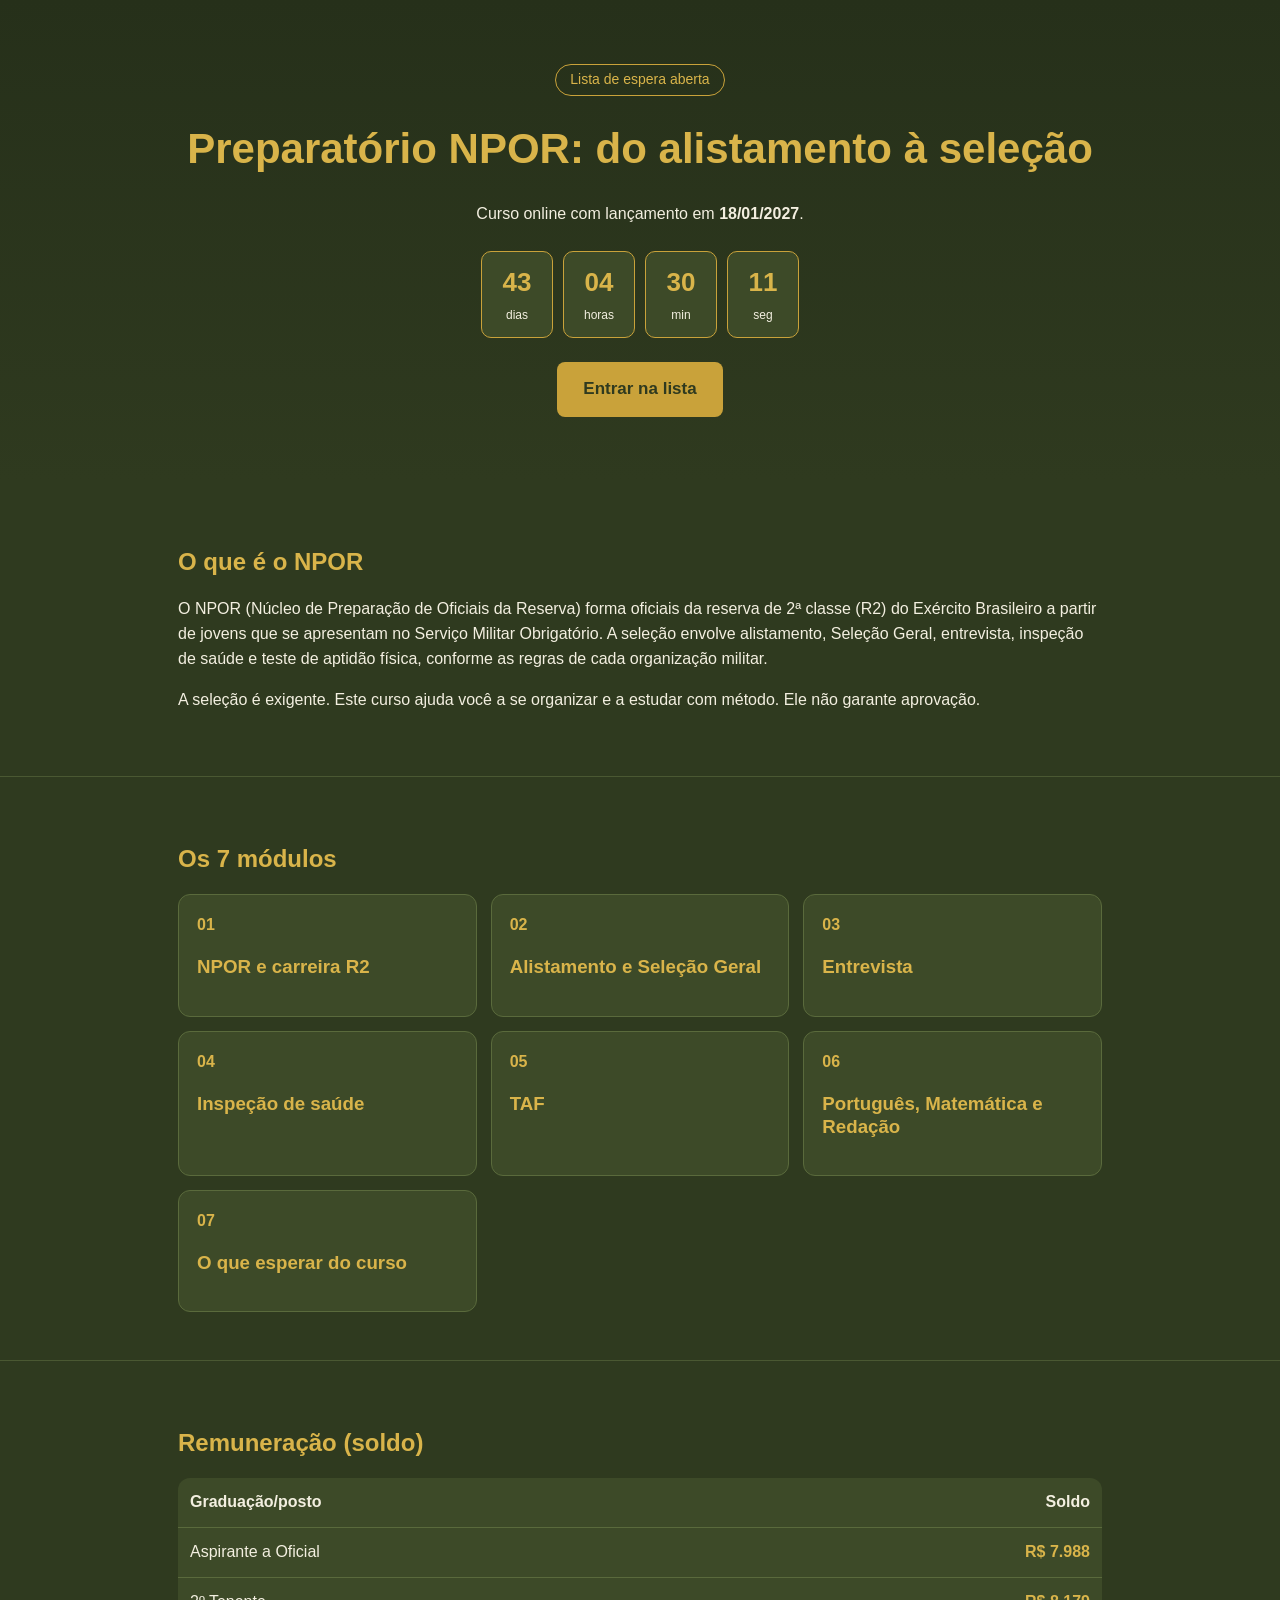
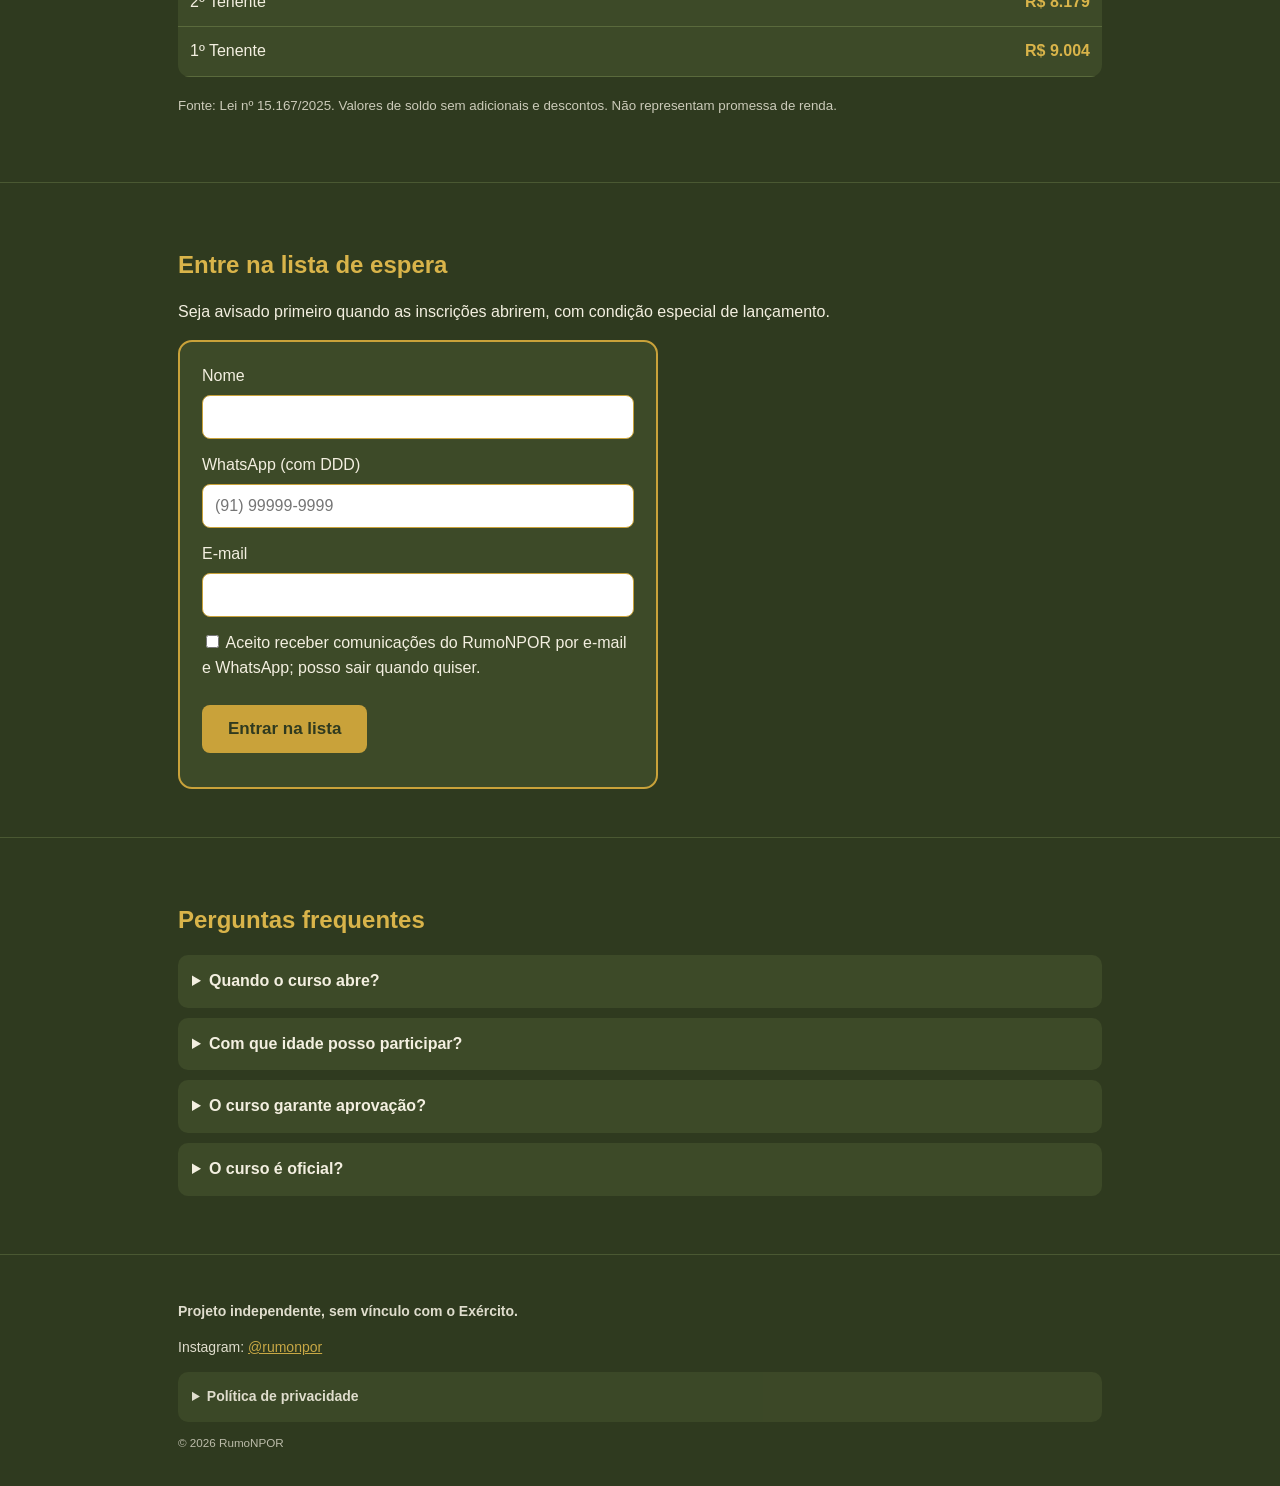
==== index.html @ 08e1ff33 "Add static waitlist site for GitHub Pages. Place the ready index and stylesheet at the repository ro" ====
<!DOCTYPE html><html lang="pt-BR"><head><meta charset="utf-8"><meta name="viewport" content="width=device-width,initial-scale=1">
<title>RumoNPOR – Preparatório NPOR</title><meta name="description" content="Preparatório online para a seleção do NPOR. Entre na lista de espera."><link rel="stylesheet" href="style.css"></head><body>
<header class="hero"><div class="w"><span class="tag">Lista de espera aberta</span>
<h1>Preparatório NPOR: do alistamento à seleção</h1><p>Curso online com lançamento em <b>18/01/2027</b>.</p>
<div class="cd" id="cd"><div><b id="d">--</b><span>dias</span></div><div><b id="h">--</b><span>horas</span></div><div><b id="m">--</b><span>min</span></div><div><b id="s">--</b><span>seg</span></div></div>
<a class="btn" href="#inscricao">Entrar na lista</a></div></header>
<section><div class="w"><h2>O que é o NPOR</h2>
<p>O NPOR (Núcleo de Preparação de Oficiais da Reserva) forma oficiais da reserva de 2ª classe (R2) do Exército Brasileiro a partir de jovens que se apresentam no Serviço Militar Obrigatório. A seleção envolve alistamento, Seleção Geral, entrevista, inspeção de saúde e teste de aptidão física, conforme as regras de cada organização militar.</p>
<p>A seleção é exigente. Este curso ajuda você a se organizar e a estudar com método. Ele não garante aprovação.</p></div></section>
<section><div class="w"><h2>Os 7 módulos</h2><div class="grid g3">
<div class="card"><span class="n">01</span><h3>NPOR e carreira R2</h3></div>
<div class="card"><span class="n">02</span><h3>Alistamento e Seleção Geral</h3></div>
<div class="card"><span class="n">03</span><h3>Entrevista</h3></div>
<div class="card"><span class="n">04</span><h3>Inspeção de saúde</h3></div>
<div class="card"><span class="n">05</span><h3>TAF</h3></div>
<div class="card"><span class="n">06</span><h3>Português, Matemática e Redação</h3></div>
<div class="card"><span class="n">07</span><h3>O que esperar do curso</h3></div></div></div></section>
<section><div class="w"><h2>Remuneração (soldo)</h2>
<table><tr><th>Graduação/posto</th><th style="text-align:right">Soldo</th></tr>
<tr><td>Aspirante a Oficial</td><td>R$ 7.988</td></tr><tr><td>2º Tenente</td><td>R$ 8.179</td></tr><tr><td>1º Tenente</td><td>R$ 9.004</td></tr></table>
<p><small>Fonte: Lei nº 15.167/2025. Valores de soldo sem adicionais e descontos. Não representam promessa de renda.</small></p></div></section>
<section id="inscricao"><div class="w"><h2>Entre na lista de espera</h2>
<p>Seja avisado primeiro quando as inscrições abrirem, com condição especial de lançamento.</p>
<!-- ================== CONFIGURAÇÃO DO FORMULÁRIO ==================
 1) Crie um Google Formulário com: Nome, WhatsApp, E-mail (respostas vinculadas à planilha).
 2) Cole em FORM_URL o link ".../formResponse" do formulário (troque "viewform" por "formResponse").
 3) Cole os IDs dos campos (entry.XXXX) em FIELDS. Pegue-os em "Ver link pré-preenchido".
 Se preferir só abrir o formulário, preencha FORM_LINK e deixe FORM_URL vazio.
=================================================================== -->
<form id="f" novalidate><label>Nome<input type="text" name="nome" required maxlength="100"></label>
<label>WhatsApp (com DDD)<input type="tel" name="whats" required placeholder="(91) 99999-9999"></label>
<label>E-mail<input type="email" name="email" required></label>
<label><input type="checkbox" name="lgpd" required> Aceito receber comunicações do RumoNPOR por e-mail e WhatsApp; posso sair quando quiser.</label><br><br>
<button class="btn" type="submit">Entrar na lista</button><div id="msg"></div></form></div></section>
<section><div class="w"><h2>Perguntas frequentes</h2>
<details><summary>Quando o curso abre?</summary><p>O lançamento está previsto para 18/01/2027. Quem estiver na lista de espera será avisado primeiro.</p></details>
<details><summary>Com que idade posso participar?</summary><p>O alistamento acontece no ano em que você completa 18 anos (Lei 4.375/64). Dá pra começar a se preparar antes.</p></details>
<details><summary>O curso garante aprovação?</summary><p>Não. O curso ajuda na preparação, mas o resultado depende de cada candidato e das regras da seleção.</p></details>
<details><summary>O curso é oficial?</summary><p>Não. É um projeto independente, sem vínculo com o Exército.</p></details></div></section>
<footer><div class="w"><p><b>Projeto independente, sem vínculo com o Exército.</b></p><p>Instagram: <a style="color:#d9b44a" href="https://www.instagram.com/rumonpor/">@rumonpor</a></p>
<details id="privacidade"><summary>Política de privacidade</summary><p>Coletamos nome, WhatsApp e e-mail apenas para avisar sobre o lançamento do RumoNPOR. Os dados não são vendidos nem compartilhados com terceiros. Você pode pedir a exclusão ou sair da lista a qualquer momento pelo Instagram @rumonpor. Base legal: consentimento (LGPD, Lei 13.709/2018).</p></details>
<small>© 2026 RumoNPOR</small></div></footer>
<script>
// ===== COLE AQUI O LINK DO GOOGLE FORMULÁRIO =====
const FORM_URL = "";   // ex.: "https://docs.google.com/forms/d/e/XXXX/formResponse"
const FORM_LINK = "";  // alternativa: link público do formulário (viewform), abre em nova aba
const FIELDS = { nome:"entry.000000001", whats:"entry.000000002", email:"entry.000000003", lgpd:"entry.000000004" };
// =================================================
const alvo=new Date("2027-01-18T00:00:00-03:00").getTime();
function tick(){let t=Math.max(0,alvo-Date.now());const z=n=>String(n).padStart(2,"0");
d.textContent=Math.floor(t/864e5);h.textContent=z(Math.floor(t/36e5)%24);m.textContent=z(Math.floor(t/6e4)%60);s.textContent=z(Math.floor(t/1e3)%60);}
tick();setInterval(tick,1000);
f.addEventListener("submit",async e=>{e.preventDefault();const o=msg;
if(!FORM_URL&&FORM_LINK){window.open(FORM_LINK,"_blank");return;}
const nome=f.nome.value.trim(),tel=f.whats.value.replace(/\D/g,""),email=f.email.value.trim();
if(!nome||tel.length<10||tel.length>13||!/^[^@\s]+@[^@\s]+\.[^@\s]+$/.test(email)||!f.lgpd.checked){o.textContent="Preencha todos os campos corretamente e aceite os termos.";return;}
if(!FORM_URL){o.textContent="Inscrições em breve. Siga @rumonpor.";return;}
const b=new FormData();b.append(FIELDS.nome,nome);b.append(FIELDS.whats,tel);b.append(FIELDS.email,email);b.append(FIELDS.lgpd,"Aceito");
o.textContent="Enviando...";
try{await fetch(FORM_URL,{method:"POST",mode:"no-cors",body:b});f.reset();o.textContent="Pronto! Você está na lista de espera.";}catch(_){o.textContent="Não foi possível enviar. Tente novamente.";}});
</script></body></html>
---- style.css ----
:root{--bg:#2f3a1f;--card:#3d4a28;--gold:#c9a23a;--gold2:#d9b44a;--txt:#f3efe0}
*{box-sizing:border-box}body{margin:0;font-family:Arial,Helvetica,sans-serif;background:var(--bg);color:var(--txt);line-height:1.55}
.w{max-width:960px;margin:0 auto;padding:0 18px}section{padding:48px 0;border-bottom:1px solid #4a5832}
h1,h2,h3{color:var(--gold2);line-height:1.2}h1{font-size:30px}h2{font-size:24px}
.hero{padding:64px 0;text-align:center;background:linear-gradient(180deg,#26301a,#2f3a1f)}
.tag{display:inline-block;border:1px solid var(--gold);color:var(--gold2);border-radius:99px;padding:4px 14px;font-size:14px}
.cd{display:flex;gap:10px;justify-content:center;flex-wrap:wrap;margin:24px 0}.cd div{background:var(--card);border:1px solid var(--gold);border-radius:10px;padding:10px 6px;min-width:72px}
.cd b{display:block;font-size:26px;color:var(--gold2)}.cd span{font-size:12px}
.btn{display:inline-block;background:var(--gold);color:var(--bg);font-weight:bold;padding:14px 26px;border-radius:8px;text-decoration:none;border:0;font-size:17px;cursor:pointer}
.grid{display:grid;gap:14px;grid-template-columns:1fr}.card{background:var(--card);border:1px solid #5a6a3c;border-radius:12px;padding:18px}
.card .n{color:var(--gold2);font-weight:bold}table{width:100%;border-collapse:collapse;background:var(--card);border-radius:12px;overflow:hidden}
td,th{padding:12px;border-bottom:1px solid #5a6a3c;text-align:left}td:last-child{text-align:right;color:var(--gold2);font-weight:bold}
form{background:var(--card);border:2px solid var(--gold);border-radius:14px;padding:22px;max-width:480px}
input[type=text],input[type=tel],input[type=email]{width:100%;padding:12px;margin:6px 0 14px;border-radius:8px;border:1px solid var(--gold);font-size:16px}
details{background:var(--card);border-radius:10px;padding:14px;margin-bottom:10px}summary{cursor:pointer;font-weight:bold}
footer{padding:32px 0;font-size:14px;opacity:.9}small{opacity:.8}#msg{margin-top:12px;font-weight:bold}
@media(min-width:720px){h1{font-size:42px}.grid{grid-template-columns:repeat(2,1fr)}.g3{grid-template-columns:repeat(3,1fr)}}
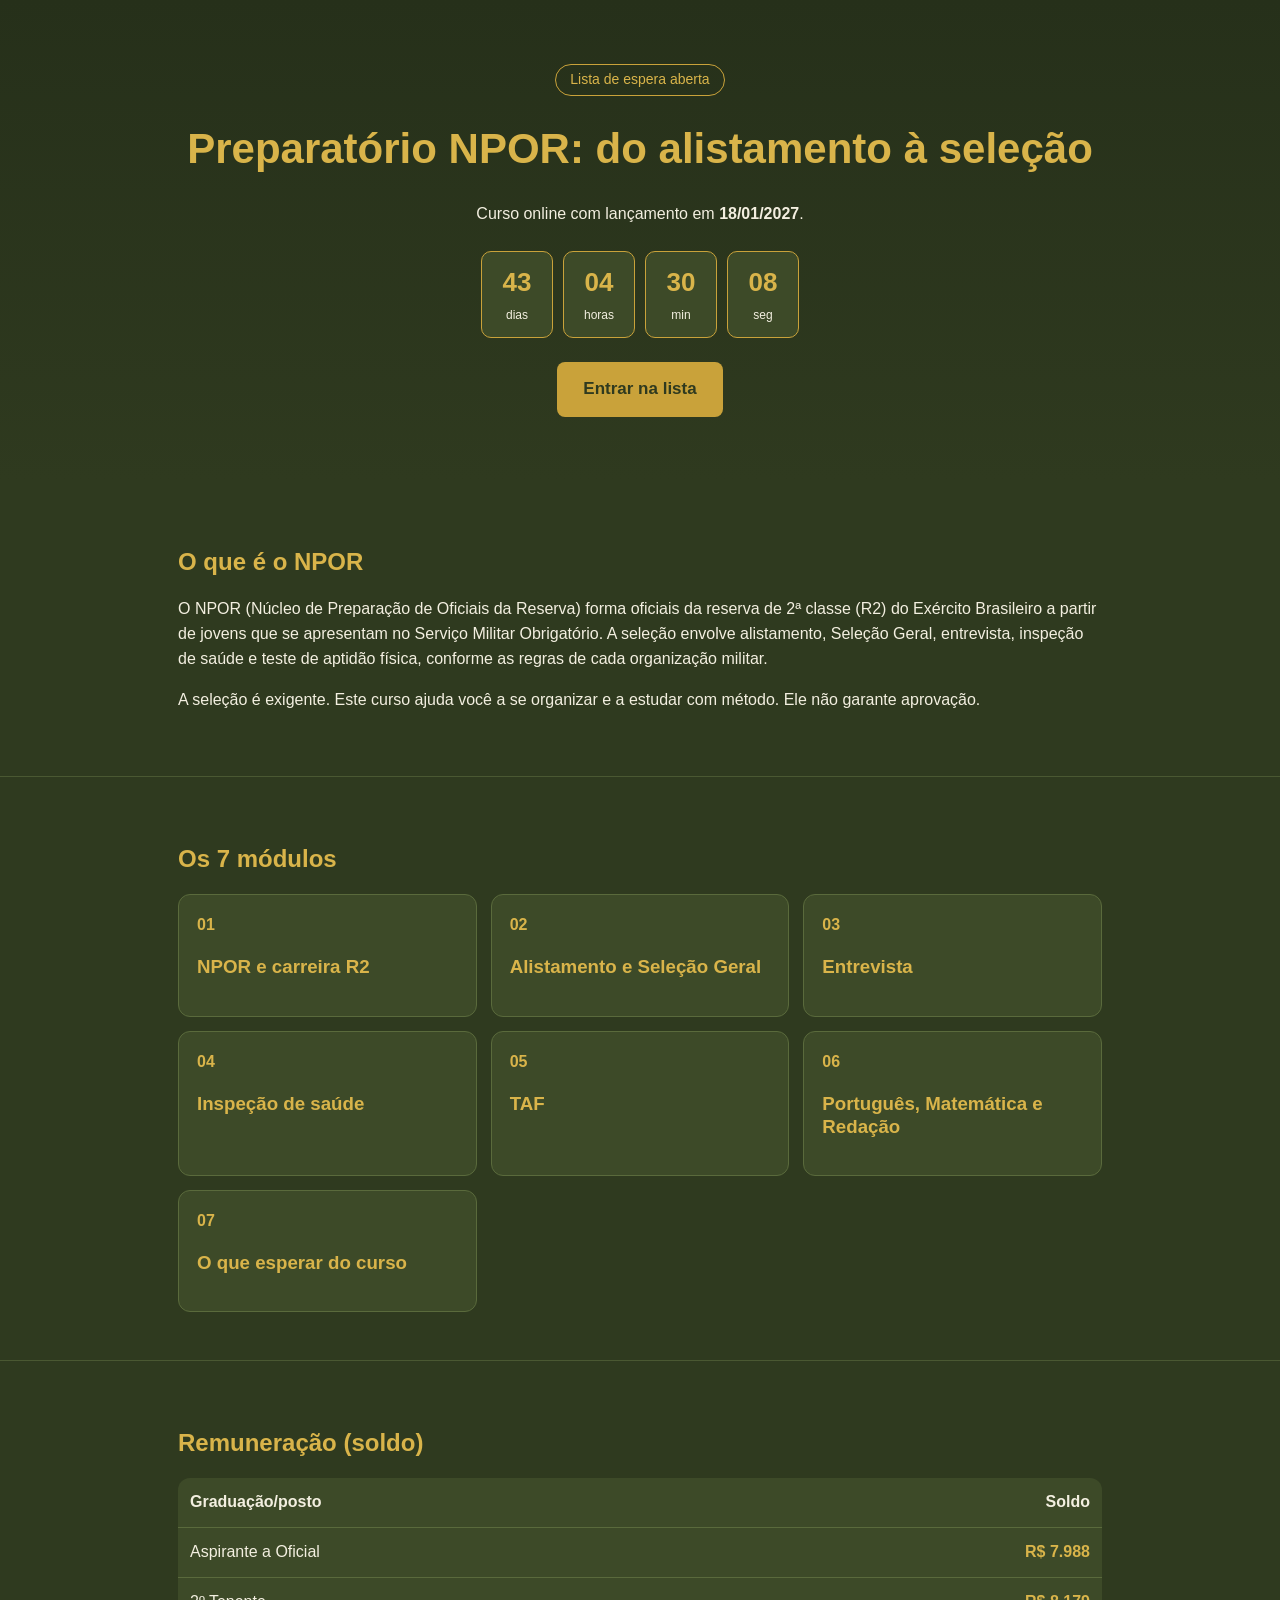
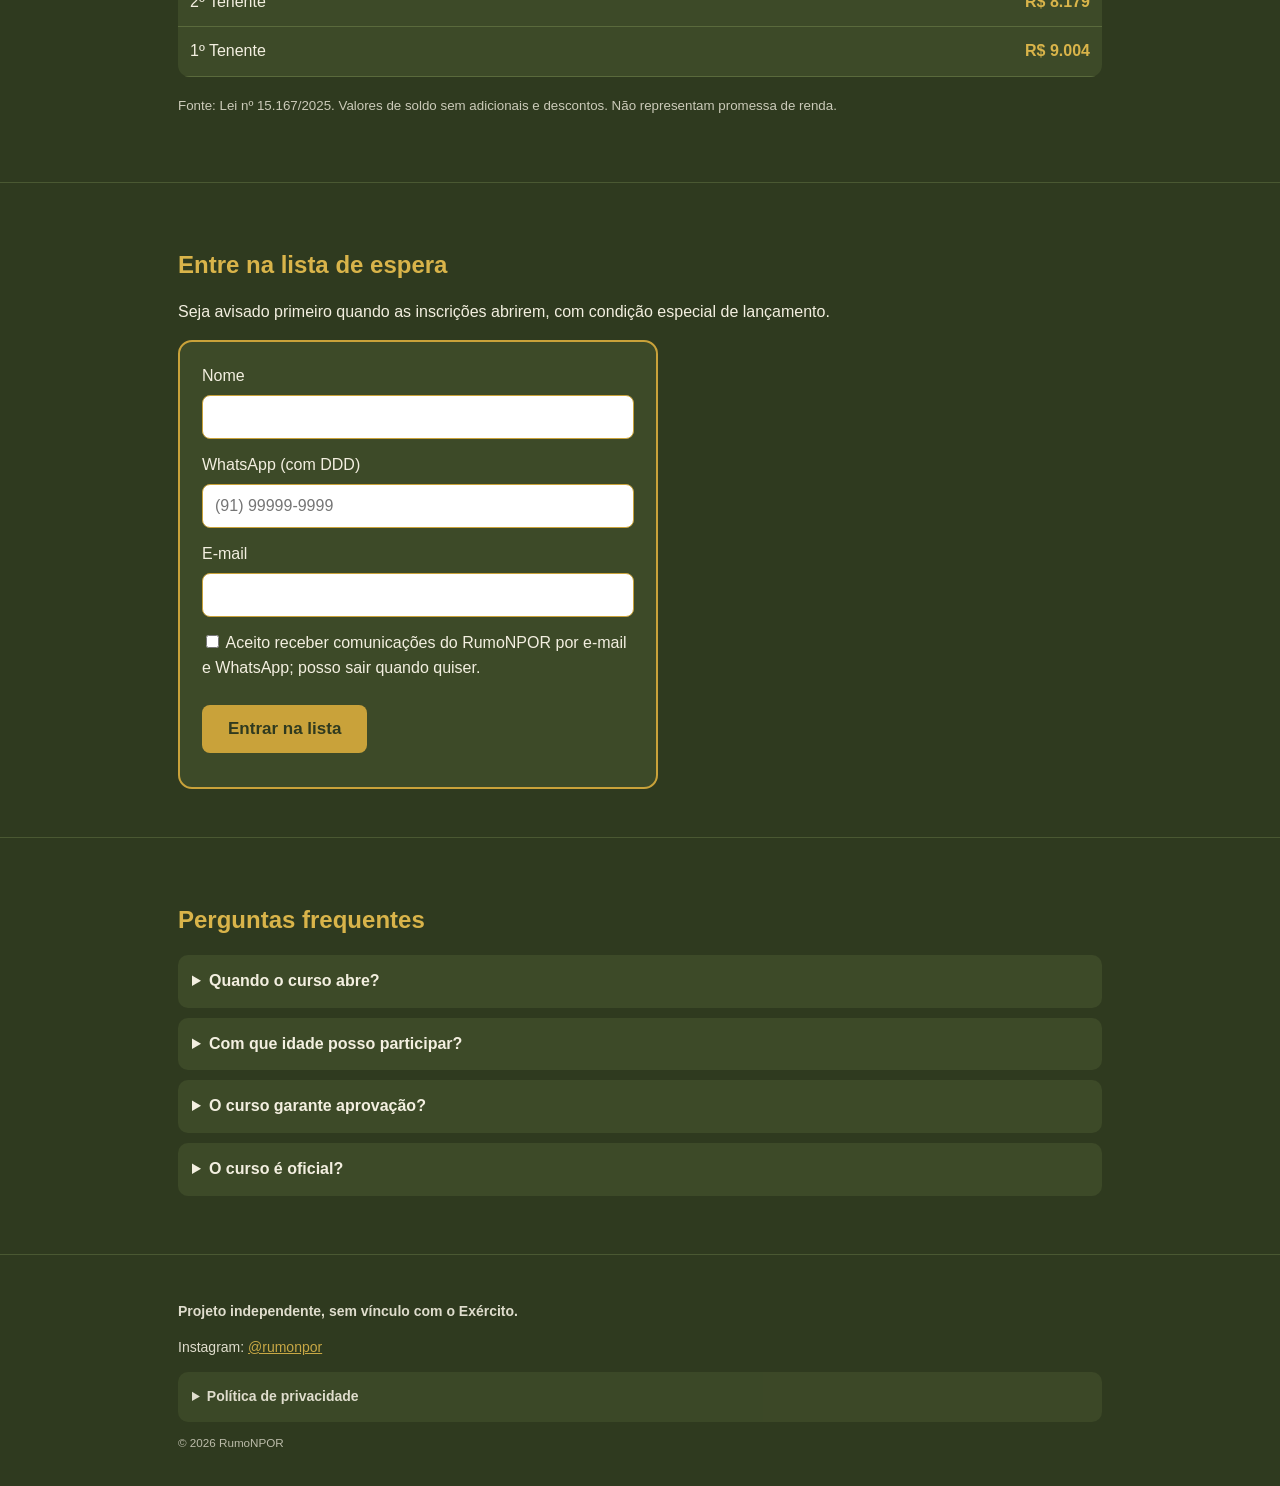
==== commit e55d9cc5: "Point the waitlist form at FormSubmit. Replace the root index with the updated page, including the F" ====
--- a/index.html
+++ b/index.html
@@ -27,7 +27,7 @@
  3) Cole os IDs dos campos (entry.XXXX) em FIELDS. Pegue-os em "Ver link pré-preenchido".
  Se preferir só abrir o formulário, preencha FORM_LINK e deixe FORM_URL vazio.
 =================================================================== -->
-<form id="f" novalidate><label>Nome<input type="text" name="nome" required maxlength="100"></label>
+<form id="f" novalidate><input type="text" name="_honey" style="display:none" tabindex="-1" autocomplete="off"><label>Nome<input type="text" name="nome" required maxlength="100"></label>
 <label>WhatsApp (com DDD)<input type="tel" name="whats" required placeholder="(91) 99999-9999"></label>
 <label>E-mail<input type="email" name="email" required></label>
 <label><input type="checkbox" name="lgpd" required> Aceito receber comunicações do RumoNPOR por e-mail e WhatsApp; posso sair quando quiser.</label><br><br>
@@ -38,24 +38,23 @@
 <details><summary>O curso garante aprovação?</summary><p>Não. O curso ajuda na preparação, mas o resultado depende de cada candidato e das regras da seleção.</p></details>
 <details><summary>O curso é oficial?</summary><p>Não. É um projeto independente, sem vínculo com o Exército.</p></details></div></section>
 <footer><div class="w"><p><b>Projeto independente, sem vínculo com o Exército.</b></p><p>Instagram: <a style="color:#d9b44a" href="https://www.instagram.com/rumonpor/">@rumonpor</a></p>
-<details id="privacidade"><summary>Política de privacidade</summary><p>Coletamos nome, WhatsApp e e-mail apenas para avisar sobre o lançamento do RumoNPOR. Os dados não são vendidos nem compartilhados com terceiros. Você pode pedir a exclusão ou sair da lista a qualquer momento pelo Instagram @rumonpor. Base legal: consentimento (LGPD, Lei 13.709/2018).</p></details>
+<details id="privacidade"><summary>Política de privacidade</summary><p>Coletamos nome, WhatsApp e e-mail apenas para avisar sobre o lançamento do RumoNPOR. Os dados não são vendidos. O envio é processado pelo serviço FormSubmit e armazenado em planilha privada do projeto. Você pode pedir a exclusão ou sair da lista a qualquer momento pelo Instagram @rumonpor. Base legal: consentimento (LGPD, Lei 13.709/2018).</p></details>
 <small>© 2026 RumoNPOR</small></div></footer>
 <script>
-// ===== COLE AQUI O LINK DO GOOGLE FORMULÁRIO =====
-const FORM_URL = "";   // ex.: "https://docs.google.com/forms/d/e/XXXX/formResponse"
-const FORM_LINK = "";  // alternativa: link público do formulário (viewform), abre em nova aba
-const FIELDS = { nome:"entry.000000001", whats:"entry.000000002", email:"entry.000000003", lgpd:"entry.000000004" };
+// ===== ENVIO: FormSubmit -> e-mail -> planilha "curso NPOR" =====
+const FORM_URL = "https://formsubmit.co/ajax/0dc058618bec036d7c23907687b87446";
 // =================================================
 const alvo=new Date("2027-01-18T00:00:00-03:00").getTime();
 function tick(){let t=Math.max(0,alvo-Date.now());const z=n=>String(n).padStart(2,"0");
 d.textContent=Math.floor(t/864e5);h.textContent=z(Math.floor(t/36e5)%24);m.textContent=z(Math.floor(t/6e4)%60);s.textContent=z(Math.floor(t/1e3)%60);}
 tick();setInterval(tick,1000);
 f.addEventListener("submit",async e=>{e.preventDefault();const o=msg;
-if(!FORM_URL&&FORM_LINK){window.open(FORM_LINK,"_blank");return;}
 const nome=f.nome.value.trim(),tel=f.whats.value.replace(/\D/g,""),email=f.email.value.trim();
 if(!nome||tel.length<10||tel.length>13||!/^[^@\s]+@[^@\s]+\.[^@\s]+$/.test(email)||!f.lgpd.checked){o.textContent="Preencha todos os campos corretamente e aceite os termos.";return;}
-if(!FORM_URL){o.textContent="Inscrições em breve. Siga @rumonpor.";return;}
-const b=new FormData();b.append(FIELDS.nome,nome);b.append(FIELDS.whats,tel);b.append(FIELDS.email,email);b.append(FIELDS.lgpd,"Aceito");
+const hp=f.querySelector('[name="_honey"]');if(hp&&hp.value)return;
+const dados={_subject:"RUMONPOR-INSCRICAO",_template:"table",_captcha:"false",Nome:nome,WhatsApp:tel,"E-mail":email,"Consentimento LGPD":"Aceito",Origem:"site"};
 o.textContent="Enviando...";
-try{await fetch(FORM_URL,{method:"POST",mode:"no-cors",body:b});f.reset();o.textContent="Pronto! Você está na lista de espera.";}catch(_){o.textContent="Não foi possível enviar. Tente novamente.";}});
+try{const r=await fetch(FORM_URL,{method:"POST",headers:{"Content-Type":"application/json",Accept:"application/json"},body:JSON.stringify(dados)});const j=await r.json().catch(()=>({}));
+if(r.ok&&String(j.success)==="true"){f.reset();o.textContent="Pronto! Você está na lista de espera.";}else throw 0;}
+catch(_){o.textContent="Não foi possível enviar. Tente novamente ou fale com @rumonpor.";}});
 </script></body></html>
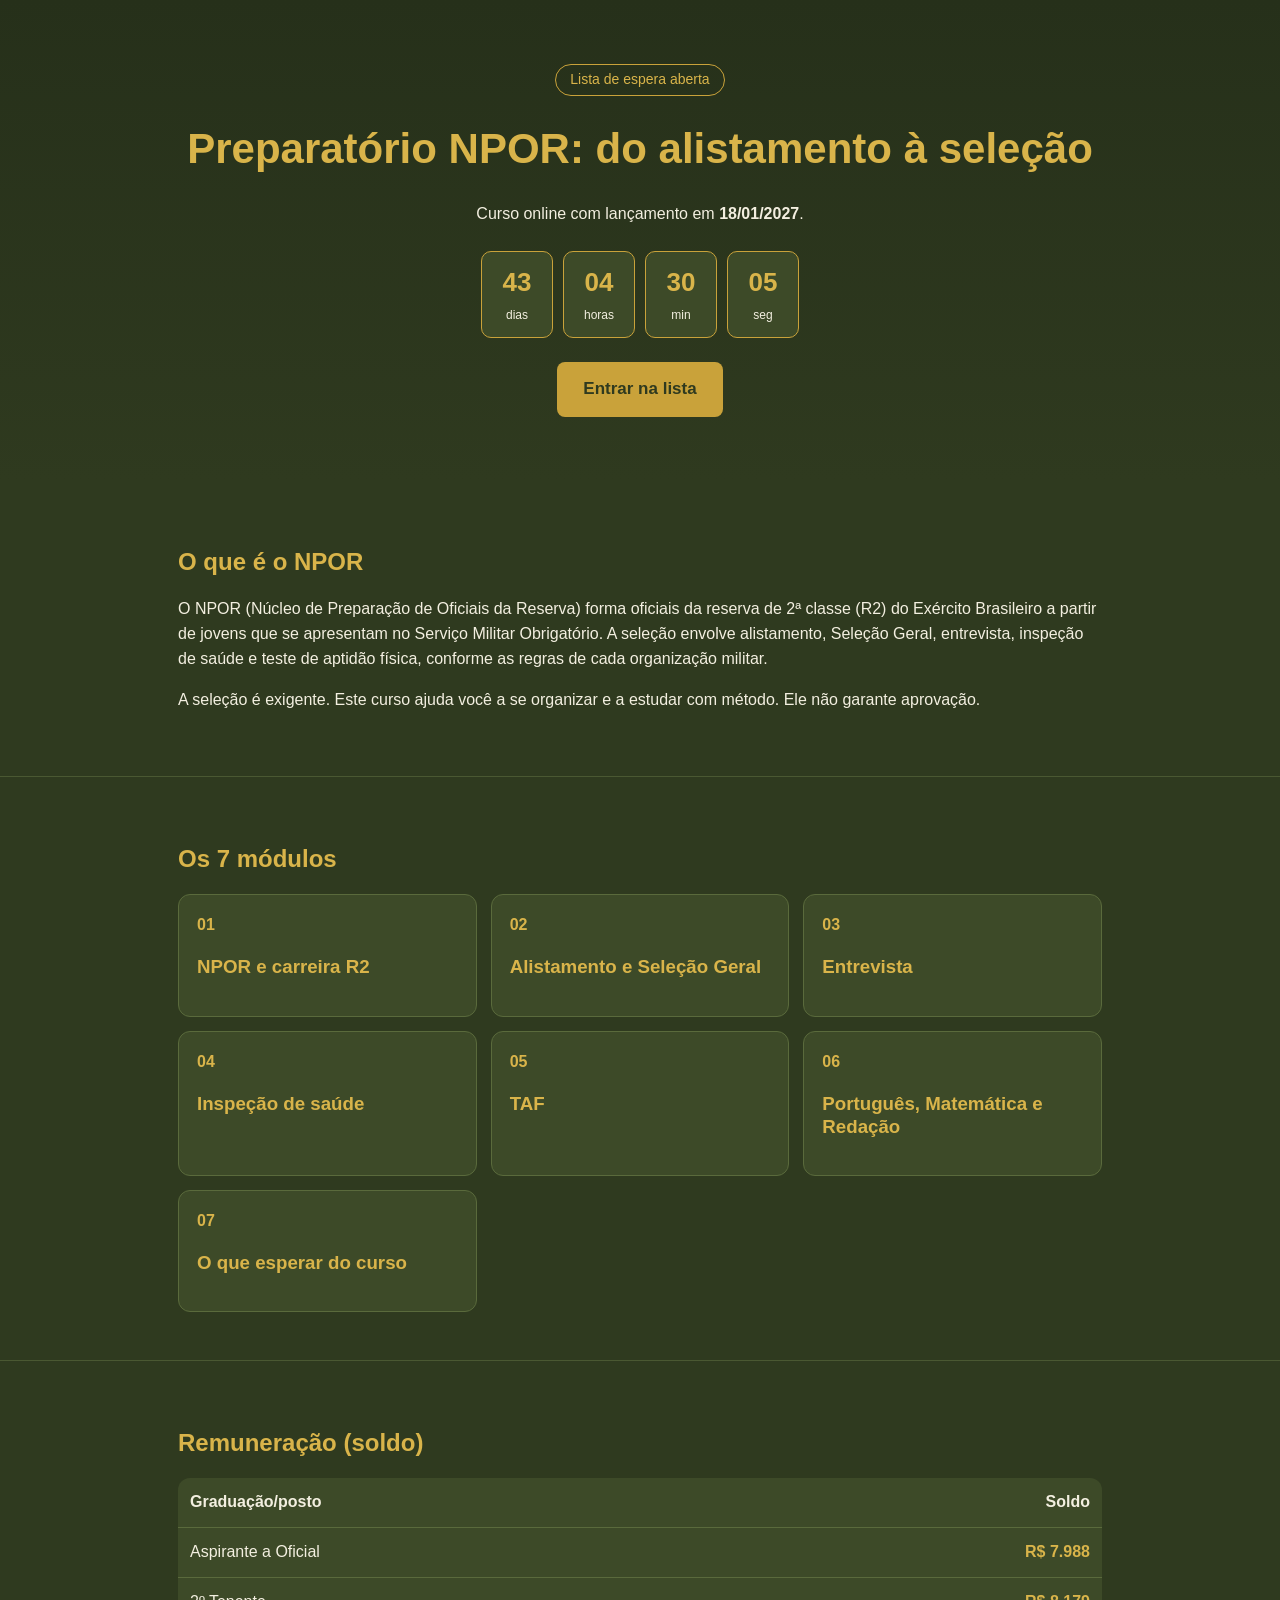
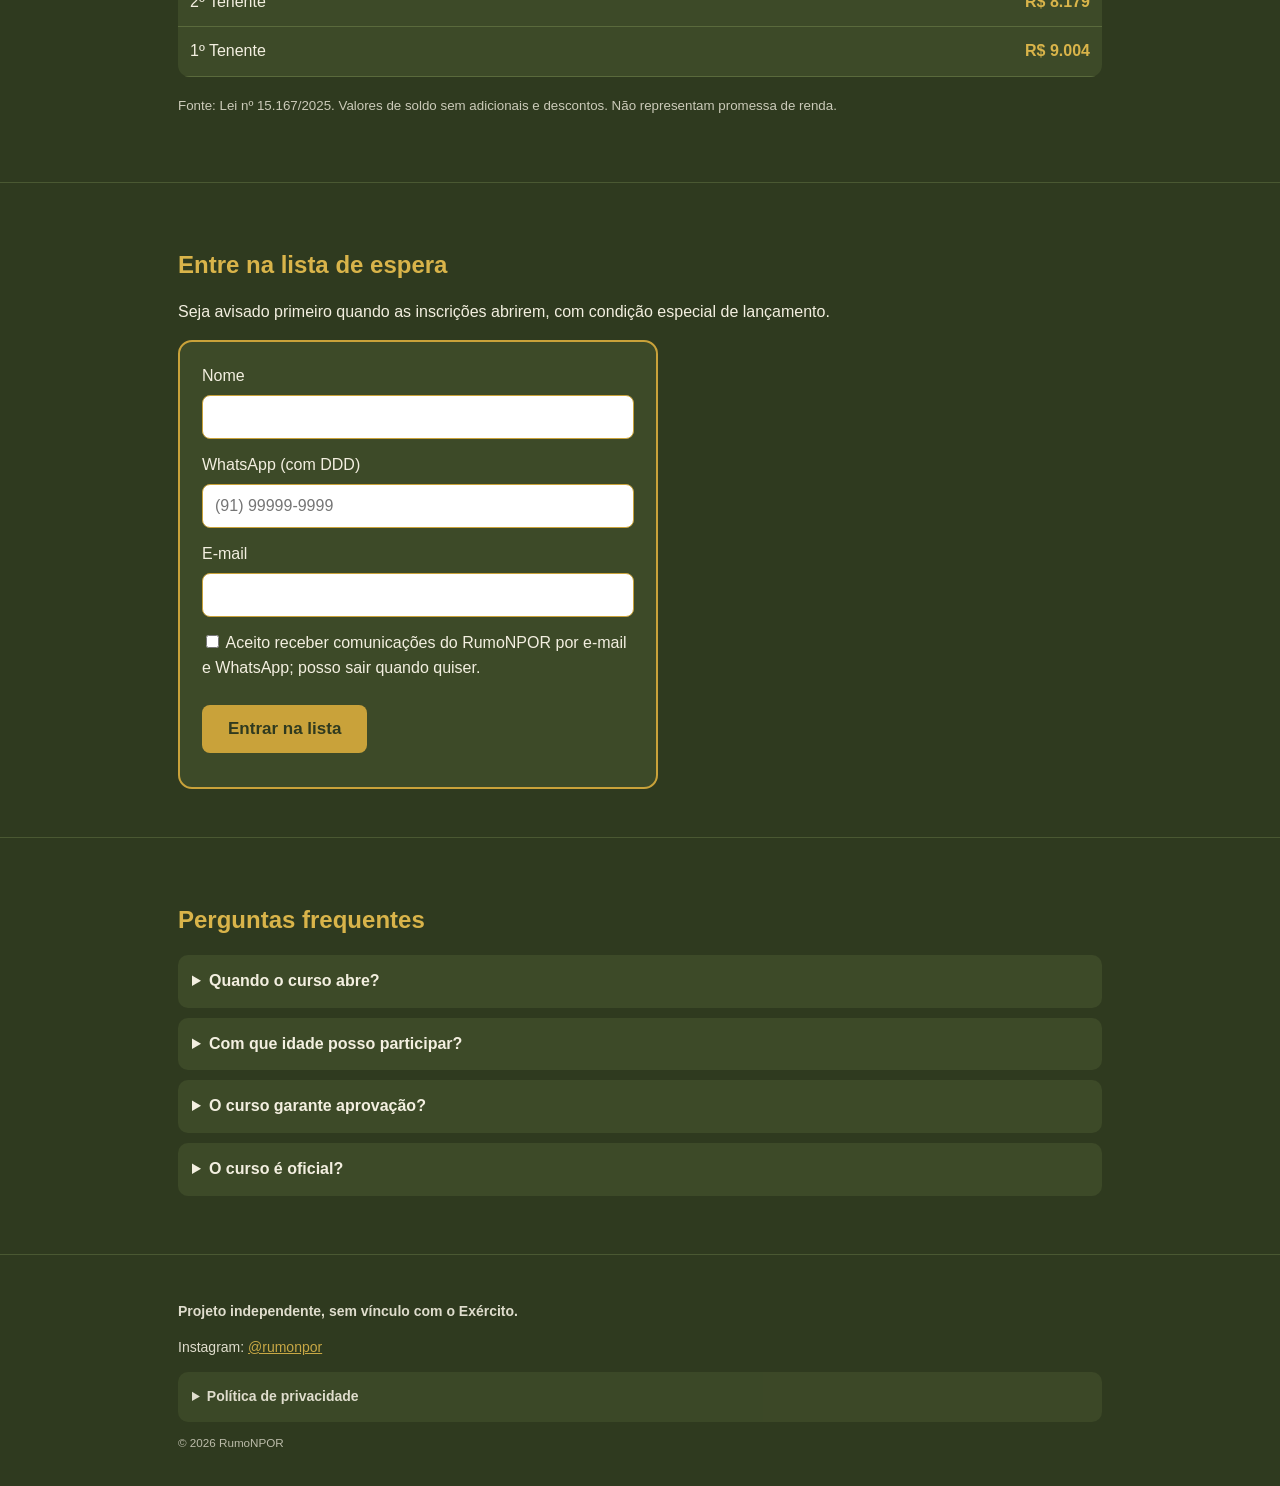
==== commit 38d9637e: "Fix the waitlist form and add the thank-you page. Replace the root index with the native FormSubmit " ====
--- a/index.html
+++ b/index.html
@@ -27,11 +27,11 @@
  3) Cole os IDs dos campos (entry.XXXX) em FIELDS. Pegue-os em "Ver link pré-preenchido".
  Se preferir só abrir o formulário, preencha FORM_LINK e deixe FORM_URL vazio.
 =================================================================== -->
-<form id="f" novalidate><input type="text" name="_honey" style="display:none" tabindex="-1" autocomplete="off"><label>Nome<input type="text" name="nome" required maxlength="100"></label>
-<label>WhatsApp (com DDD)<input type="tel" name="whats" required placeholder="(91) 99999-9999"></label>
-<label>E-mail<input type="email" name="email" required></label>
-<label><input type="checkbox" name="lgpd" required> Aceito receber comunicações do RumoNPOR por e-mail e WhatsApp; posso sair quando quiser.</label><br><br>
-<button class="btn" type="submit">Entrar na lista</button><div id="msg"></div></form></div></section>
+<form id="f" action="https://formsubmit.co/0dc058618bec036d7c23907687b87446" method="POST" novalidate><input type="text" name="_honey" style="display:none" tabindex="-1" autocomplete="off"><input type="hidden" name="_subject" value="RUMONPOR-INSCRICAO"><input type="hidden" name="_template" value="table"><input type="hidden" name="_captcha" value="false"><input type="hidden" name="_next" value="https://zampiava.github.io/RumoNPOR/obrigado.html"><input type="hidden" name="Origem" value="site"><label>Nome<input type="text" name="Nome" required autocomplete="name" maxlength="100"></label>
+<label>WhatsApp (com DDD)<input type="tel" name="WhatsApp" required autocomplete="tel" placeholder="(91) 99999-9999"></label>
+<label>E-mail<input type="email" name="E-mail" required autocomplete="email"></label>
+<label><input type="checkbox" name="Consentimento LGPD" value="Aceito" required> Aceito receber comunicações do RumoNPOR por e-mail e WhatsApp; posso sair quando quiser.</label><br><br>
+<button class="btn" id="bt" type="submit">Entrar na lista</button><div id="msg"></div></form></div></section>
 <section><div class="w"><h2>Perguntas frequentes</h2>
 <details><summary>Quando o curso abre?</summary><p>O lançamento está previsto para 18/01/2027. Quem estiver na lista de espera será avisado primeiro.</p></details>
 <details><summary>Com que idade posso participar?</summary><p>O alistamento acontece no ano em que você completa 18 anos (Lei 4.375/64). Dá pra começar a se preparar antes.</p></details>
@@ -41,20 +41,20 @@
 <details id="privacidade"><summary>Política de privacidade</summary><p>Coletamos nome, WhatsApp e e-mail apenas para avisar sobre o lançamento do RumoNPOR. Os dados não são vendidos. O envio é processado pelo serviço FormSubmit e armazenado em planilha privada do projeto. Você pode pedir a exclusão ou sair da lista a qualquer momento pelo Instagram @rumonpor. Base legal: consentimento (LGPD, Lei 13.709/2018).</p></details>
 <small>© 2026 RumoNPOR</small></div></footer>
 <script>
-// ===== ENVIO: FormSubmit -> e-mail -> planilha "curso NPOR" =====
-const FORM_URL = "https://formsubmit.co/ajax/0dc058618bec036d7c23907687b87446";
+// ===== ENVIO: POST normal para FormSubmit -> obrigado.html =====
 // =================================================
 const alvo=new Date("2027-01-18T00:00:00-03:00").getTime();
 function tick(){let t=Math.max(0,alvo-Date.now());const z=n=>String(n).padStart(2,"0");
 d.textContent=Math.floor(t/864e5);h.textContent=z(Math.floor(t/36e5)%24);m.textContent=z(Math.floor(t/6e4)%60);s.textContent=z(Math.floor(t/1e3)%60);}
 tick();setInterval(tick,1000);
-f.addEventListener("submit",async e=>{e.preventDefault();const o=msg;
-const nome=f.nome.value.trim(),tel=f.whats.value.replace(/\D/g,""),email=f.email.value.trim();
-if(!nome||tel.length<10||tel.length>13||!/^[^@\s]+@[^@\s]+\.[^@\s]+$/.test(email)||!f.lgpd.checked){o.textContent="Preencha todos os campos corretamente e aceite os termos.";return;}
-const hp=f.querySelector('[name="_honey"]');if(hp&&hp.value)return;
-const dados={_subject:"RUMONPOR-INSCRICAO",_template:"table",_captcha:"false",Nome:nome,WhatsApp:tel,"E-mail":email,"Consentimento LGPD":"Aceito",Origem:"site"};
-o.textContent="Enviando...";
-try{const r=await fetch(FORM_URL,{method:"POST",headers:{"Content-Type":"application/json",Accept:"application/json"},body:JSON.stringify(dados)});const j=await r.json().catch(()=>({}));
-if(r.ok&&String(j.success)==="true"){f.reset();o.textContent="Pronto! Você está na lista de espera.";}else throw 0;}
-catch(_){o.textContent="Não foi possível enviar. Tente novamente ou fale com @rumonpor.";}});
+let enviando=false;
+f.addEventListener("submit",e=>{const o=msg,E=f.elements;
+if(enviando){e.preventDefault();return;}
+const nome=E["Nome"].value.trim(),tel=E["WhatsApp"].value.replace(/\D/g,""),email=E["E-mail"].value.trim();
+if(!nome||tel.length<10||tel.length>13||!/^[^@\s]+@[^@\s]+\.[^@\s]+$/.test(email)||!E["Consentimento LGPD"].checked){e.preventDefault();o.textContent="Preencha todos os campos corretamente e aceite os termos.";return;}
+if(E["_honey"].value){e.preventDefault();return;}
+E["Nome"].value=nome;E["WhatsApp"].value=tel;E["E-mail"].value=email;
+enviando=true;bt.disabled=true;bt.textContent="Enviando...";
+o.textContent="Enviando sua inscrição. Pode levar até 1 minuto, não feche a página.";});
+window.addEventListener("pageshow",()=>{enviando=false;bt.disabled=false;bt.textContent="Entrar na lista";});
 </script></body></html>
